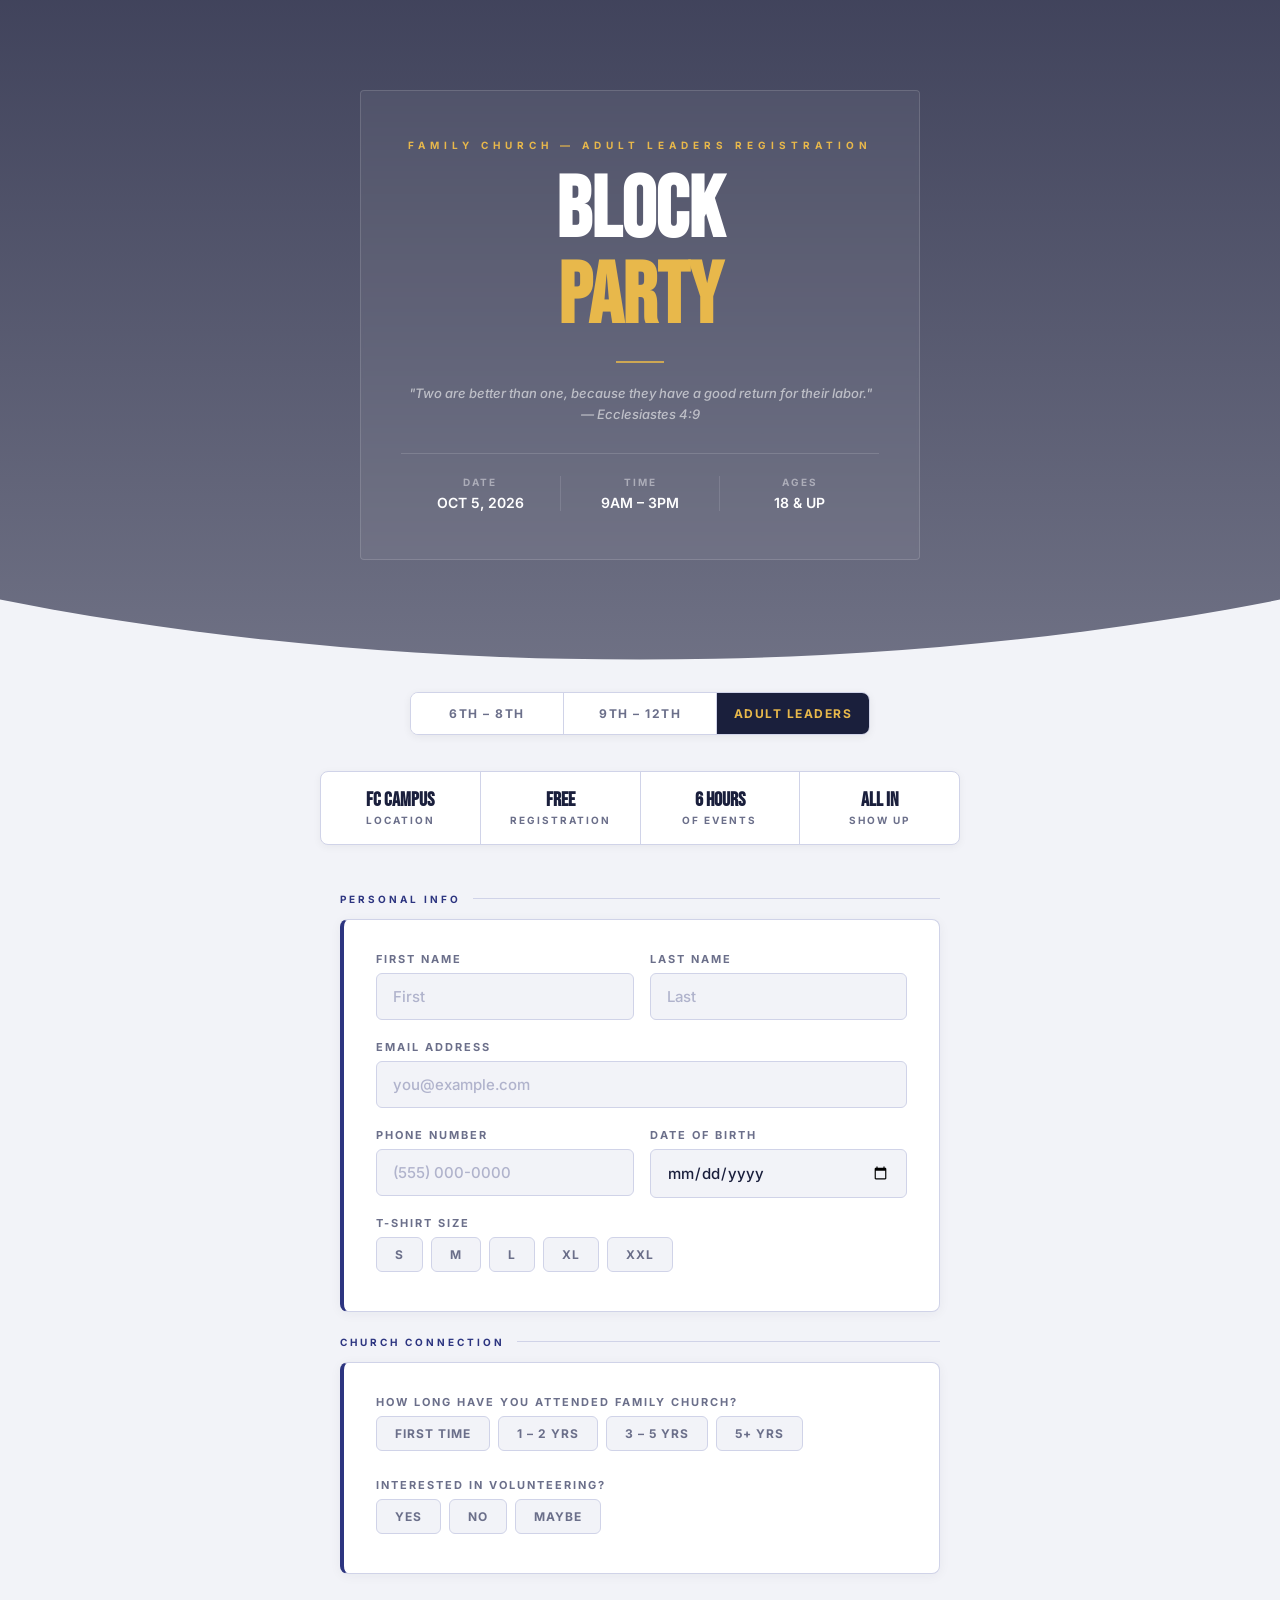
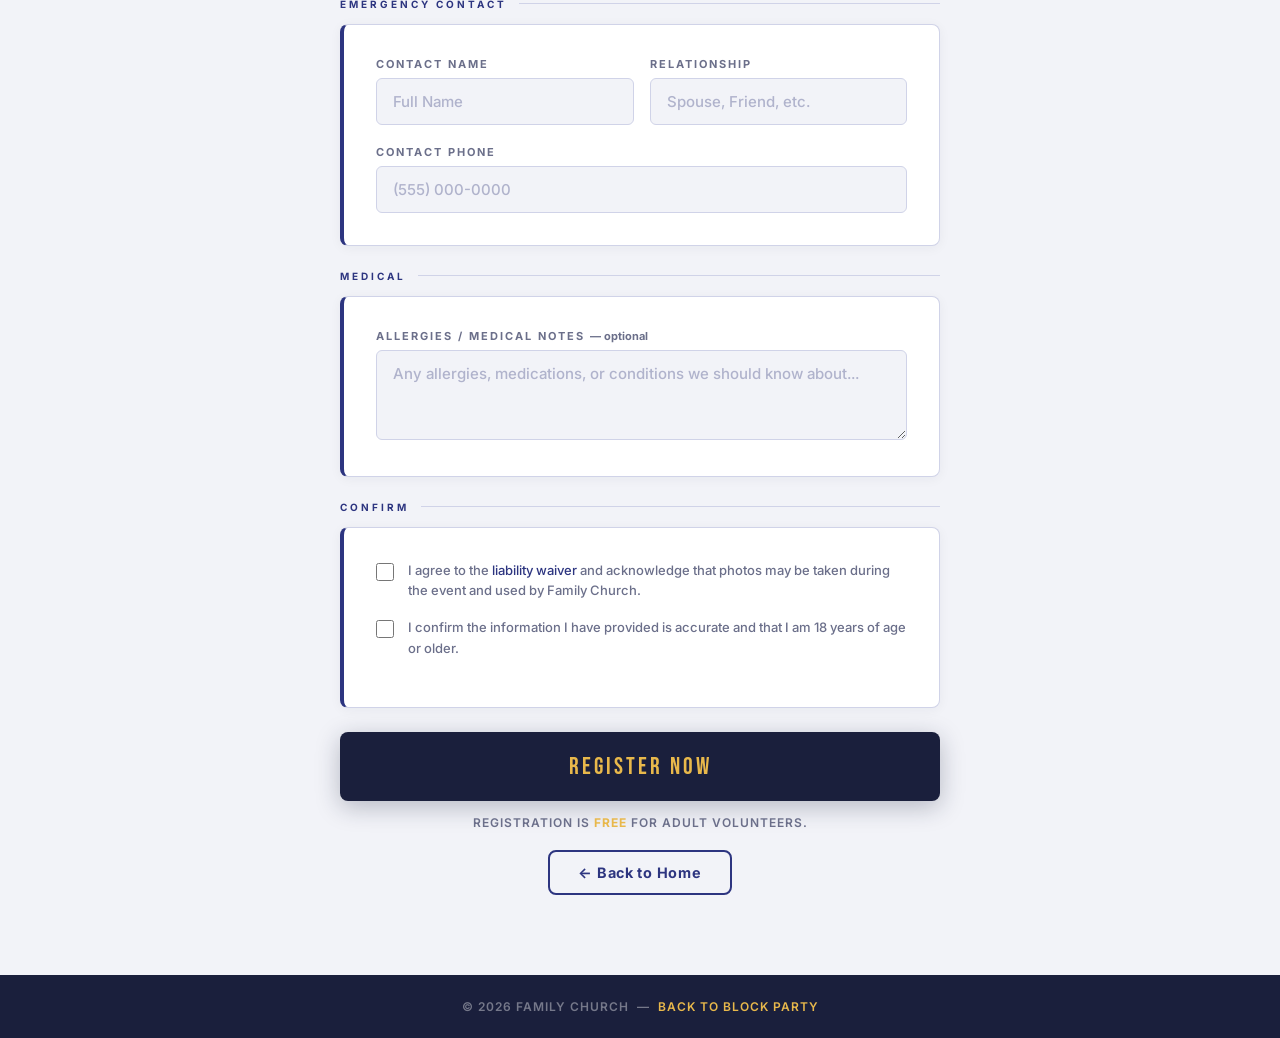
==== adultregistration.html @ 0c397432 "Color Scheme Change Adult Volunteer" ====
<!DOCTYPE html>
<html lang="en">
<head>
  <meta charset="UTF-8">
  <meta name="viewport" content="width=device-width, initial-scale=1.0">
  <title>Block Party 2026 — Adult Leaders Registration</title>
  <link href="https://fonts.googleapis.com/css2?family=Bebas+Neue&family=Inter:wght@400;500;600;700&display=swap" rel="stylesheet">
  <style>
    *, *::before, *::after { box-sizing: border-box; margin: 0; padding: 0; }

    :root {
      --deep:   #1a1f3c;
      --forest: #2d3580;
      --gold:   #e8b84b;
      --gold-lt:#fdf8ed;
      --bg:     #f2f3f8;
      --white:  #ffffff;
      --border: #d0d3e8;
      --text:   #1a1f3c;
      --muted:  #6b6f8a;
    }

    body {
      font-family: 'Inter', sans-serif;
      background: var(--bg);
      color: var(--text);
      min-height: 100vh;
      overflow-x: hidden;
    }

    /* ── Hero ── */
    .hero {
      position: relative;
      background: url('IMG_9448.jpg') center 40% / cover no-repeat;
      padding: 90px 20px 100px;
      text-align: center;
      clip-path: ellipse(120% 100% at 50% 0%);
      overflow: hidden;
    }

    .hero::before {
      content: '';
      position: absolute;
      inset: 0;
      background: linear-gradient(to bottom, rgba(15,18,48,0.78) 0%, rgba(15,18,48,0.58) 100%);
      z-index: 0;
    }

    .hero-content {
      position: relative;
      z-index: 1;
      max-width: 560px;
      margin: 0 auto;
      background: rgba(255,255,255,0.06);
      border: 1px solid rgba(255,255,255,0.14);
      border-radius: 4px;
      padding: 48px 40px;
      backdrop-filter: blur(2px);
    }

    .hero-eyebrow {
      font-size: 10px;
      font-weight: 700;
      letter-spacing: 5px;
      text-transform: uppercase;
      color: var(--gold);
      margin-bottom: 18px;
    }

    .hero h1 {
      font-family: 'Bebas Neue', cursive;
      font-size: clamp(48px, 9vw, 86px);
      font-weight: 900;
      line-height: 1;
      color: #ffffff;
      margin-bottom: 6px;
    }

    .hero h1 em {
      font-style: normal;
      display: block;
      color: var(--gold);
    }

    .hero-rule {
      width: 48px;
      height: 2px;
      background: var(--gold);
      margin: 20px auto;
      opacity: 0.8;
    }

    .hero-verse {
      font-size: 13px;
      font-style: italic;
      color: rgba(255,255,255,0.58);
      font-weight: 500;
      line-height: 1.6;
      margin-bottom: 28px;
    }

    .hero-meta {
      display: flex;
      gap: 0;
      justify-content: center;
      border-top: 1px solid rgba(255,255,255,0.14);
      padding-top: 22px;
    }

    .hero-meta div {
      flex: 1;
      font-size: 10px;
      font-weight: 700;
      letter-spacing: 2px;
      text-transform: uppercase;
      color: rgba(255,255,255,0.44);
      border-right: 1px solid rgba(255,255,255,0.12);
      padding: 0 12px;
    }

    .hero-meta div:last-child { border-right: none; }

    .hero-meta div span {
      display: block;
      font-size: 14px;
      font-weight: 600;
      color: #fff;
      margin-top: 6px;
      letter-spacing: 0;
    }

    /* ── Switcher ── */
    .switcher {
      display: flex;
      justify-content: center;
      margin: 32px auto 0;
      max-width: 460px;
      background: var(--white);
      border: 1px solid var(--border);
      border-radius: 8px;
      overflow: hidden;
      box-shadow: 0 2px 8px rgba(0,0,0,0.06);
    }

    .switcher a, .switcher span {
      flex: 1;
      text-align: center;
      padding: 13px 0;
      font-family: 'Inter', sans-serif;
      font-size: 12px;
      font-weight: 700;
      letter-spacing: 1.5px;
      text-transform: uppercase;
      text-decoration: none;
      border-right: 1px solid var(--border);
    }

    .switcher a:last-child, .switcher span:last-child { border-right: none; }

    .switcher a {
      background: var(--white);
      color: var(--muted);
      transition: background 0.15s, color 0.15s;
    }

    .switcher a:hover { background: var(--bg); color: var(--deep); }

    .switcher .active-tab {
      background: var(--deep);
      color: var(--gold);
    }

    /* ── Info bar ── */
    .info-bar {
      display: flex;
      justify-content: center;
      gap: 0;
      max-width: 640px;
      margin: 36px auto 0;
      border: 1px solid var(--border);
      border-radius: 8px;
      overflow: hidden;
      background: var(--white);
      box-shadow: 0 2px 8px rgba(0,0,0,0.05);
    }

    .info-item {
      flex: 1;
      padding: 18px 16px;
      text-align: center;
      border-right: 1px solid var(--border);
    }

    .info-item:last-child { border-right: none; }

    .info-icon {
      font-size: 20px;
      margin-bottom: 6px;
      display: block;
    }

    .info-val {
      font-family: 'Bebas Neue', cursive;
      font-size: 20px;
      font-weight: 700;
      color: var(--deep);
      display: block;
      line-height: 1;
    }

    .info-lbl {
      font-size: 10px;
      font-weight: 700;
      letter-spacing: 2px;
      text-transform: uppercase;
      color: var(--muted);
      margin-top: 4px;
      display: block;
    }

    /* ── Form ── */
    .form-wrap {
      max-width: 640px;
      margin: 0 auto;
      padding: 48px 20px 80px;
    }

    .section-label {
      font-size: 10px;
      font-weight: 700;
      letter-spacing: 3px;
      text-transform: uppercase;
      color: var(--forest);
      margin-bottom: 14px;
      display: flex;
      align-items: center;
      gap: 12px;
    }

    .section-label::after {
      content: '';
      flex: 1;
      height: 1px;
      background: var(--border);
    }

    .form-card {
      background: var(--white);
      border: 1px solid var(--border);
      border-left: 4px solid var(--forest);
      border-radius: 8px;
      padding: 32px;
      margin-bottom: 24px;
      box-shadow: 0 2px 12px rgba(26,31,60,0.05);
    }

    .field { margin-bottom: 20px; }
    .field:last-child { margin-bottom: 0; }

    .field label {
      display: block;
      font-size: 11px;
      font-weight: 700;
      letter-spacing: 2px;
      text-transform: uppercase;
      color: var(--muted);
      margin-bottom: 7px;
    }

    .field input,
    .field select,
    .field textarea {
      width: 100%;
      padding: 13px 16px;
      background: var(--bg);
      border: 1.5px solid var(--border);
      border-radius: 6px;
      font-family: 'Inter', sans-serif;
      font-size: 15px;
      font-weight: 500;
      color: var(--text);
      outline: none;
      transition: border-color 0.2s, box-shadow 0.2s, background 0.2s;
      appearance: none;
    }

    .field input::placeholder,
    .field textarea::placeholder { color: #b0b3cc; }

    .field input:focus,
    .field select:focus,
    .field textarea:focus {
      border-color: var(--forest);
      background: var(--white);
      box-shadow: 0 0 0 3px rgba(45,53,128,0.10);
    }

    .field select option { background: #fff; color: var(--text); }
    .field textarea { resize: vertical; min-height: 90px; }

    .field-row {
      display: grid;
      grid-template-columns: 1fr 1fr;
      gap: 16px;
    }

    /* Toggle buttons */
    .toggle-group {
      display: flex;
      gap: 8px;
      flex-wrap: wrap;
    }

    .toggle-group input[type="radio"] { display: none; }

    .toggle-btn {
      display: block;
      padding: 9px 18px;
      border: 1.5px solid var(--border);
      border-radius: 6px;
      font-size: 12px;
      font-weight: 700;
      letter-spacing: 1px;
      text-transform: uppercase;
      color: var(--muted);
      background: var(--bg);
      cursor: pointer;
      transition: all 0.15s ease;
    }

    .toggle-group label:hover .toggle-btn {
      border-color: var(--forest);
      color: var(--forest);
      background: #eceef8;
    }

    .toggle-group input[type="radio"]:checked + .toggle-btn {
      background: var(--deep);
      border-color: var(--deep);
      color: #fff;
      box-shadow: 0 2px 8px rgba(26,31,60,0.25);
    }

    /* Checkbox */
    .check-field {
      display: flex;
      align-items: flex-start;
      gap: 14px;
      margin-bottom: 16px;
    }

    .check-field input[type="checkbox"] {
      width: 18px;
      height: 18px;
      min-width: 18px;
      accent-color: var(--forest);
      cursor: pointer;
      margin-top: 3px;
    }

    .check-field span {
      font-size: 13px;
      font-weight: 500;
      color: var(--muted);
      line-height: 1.6;
    }

    .check-field span a { color: var(--forest); text-decoration: none; }
    .check-field span a:hover { text-decoration: underline; }

    /* Submit */
    .submit-btn {
      width: 100%;
      padding: 20px;
      background: var(--deep);
      color: var(--gold);
      border: none;
      border-radius: 8px;
      font-family: 'Bebas Neue', cursive;
      font-size: 24px;
      letter-spacing: 3px;
      cursor: pointer;
      box-shadow: 0 6px 24px rgba(26,31,60,0.28);
      transition: background 0.2s, box-shadow 0.2s, transform 0.1s;
    }

    .submit-btn:hover {
      background: var(--forest);
      box-shadow: 0 8px 32px rgba(26,31,60,0.36);
      transform: translateY(-2px);
    }

    .submit-btn:active { transform: scale(0.99); }

    .price-note {
      text-align: center;
      margin-top: 14px;
      font-size: 12px;
      font-weight: 600;
      letter-spacing: 1px;
      text-transform: uppercase;
      color: var(--muted);
    }

    .price-note strong { color: var(--gold); }

    /* ── Footer ── */
    footer {
      background: var(--deep);
      padding: 24px 20px;
      text-align: center;
      font-size: 12px;
      font-weight: 600;
      letter-spacing: 1px;
      text-transform: uppercase;
      color: rgba(255,255,255,0.4);
    }

    footer a { color: var(--gold); text-decoration: none; }
    footer a:hover { text-decoration: underline; }

    @media (max-width: 560px) {
      .hero-content { padding: 32px 20px; }
      .field-row { grid-template-columns: 1fr; }
      .info-bar { flex-wrap: wrap; }
      .info-item { border-right: none; border-bottom: 1px solid var(--border); }
      .info-item:last-child { border-bottom: none; }
      .form-card { padding: 24px 18px; }
      .switcher { max-width: 90%; }
    }
  </style>
</head>
<body>

  <section class="hero">
    <div class="hero-content">
      <p class="hero-eyebrow">Family Church &mdash; Adult Leaders Registration</p>
      <h1>Block<em>Party</em></h1>
      <div class="hero-rule"></div>
      <p class="hero-verse">"Two are better than one, because they have a good return for their labor." &mdash; Ecclesiastes 4:9</p>
      <div class="hero-meta">
        <div>Date <span>Oct 5, 2026</span></div>
        <div>Time <span>9am – 3pm</span></div>
        <div>Ages <span>18 &amp; Up</span></div>
      </div>
    </div>
  </section>

  <!-- Age switcher -->
  <div class="switcher">
    <a href="register_middle.html">6th – 8th</a>
    <a href="registerHigh.html">9th – 12th</a>
    <span class="active-tab">Adult Leaders</span>
  </div>

  <!-- Info bar -->
  <div class="info-bar">
    <div class="info-item">
      <span class="info-val">FC Campus</span>
      <span class="info-lbl">Location</span>
    </div>
    <div class="info-item">
      <span class="info-val">Free</span>
      <span class="info-lbl">Registration</span>
    </div>
    <div class="info-item">
      <span class="info-val">6 Hours</span>
      <span class="info-lbl">Of Events</span>
    </div>
    <div class="info-item">
      <span class="info-val">All In</span>
      <span class="info-lbl">Show Up</span>
    </div>
  </div>

  <div class="form-wrap">

    <p class="section-label">Personal Info</p>
    <div class="form-card">
      <div class="field-row">
        <div class="field">
          <label>First Name</label>
          <input type="text" placeholder="First">
        </div>
        <div class="field">
          <label>Last Name</label>
          <input type="text" placeholder="Last">
        </div>
      </div>
      <div class="field">
        <label>Email Address</label>
        <input type="email" placeholder="you@example.com">
      </div>
      <div class="field-row">
        <div class="field">
          <label>Phone Number</label>
          <input type="tel" placeholder="(555) 000-0000">
        </div>
        <div class="field">
          <label>Date of Birth</label>
          <input type="date">
        </div>
      </div>
      <div class="field">
        <label>T-Shirt Size</label>
        <div class="toggle-group">
          <label><input type="radio" name="shirt" value="S">  <span class="toggle-btn">S</span></label>
          <label><input type="radio" name="shirt" value="M">  <span class="toggle-btn">M</span></label>
          <label><input type="radio" name="shirt" value="L">  <span class="toggle-btn">L</span></label>
          <label><input type="radio" name="shirt" value="XL"> <span class="toggle-btn">XL</span></label>
          <label><input type="radio" name="shirt" value="XXL"><span class="toggle-btn">XXL</span></label>
        </div>
      </div>
    </div>

    <p class="section-label">Church Connection</p>
    <div class="form-card">
      <div class="field">
        <label>How long have you attended Family Church?</label>
        <div class="toggle-group">
          <label><input type="radio" name="tenure" value="new">   <span class="toggle-btn">First Time</span></label>
          <label><input type="radio" name="tenure" value="1yr">   <span class="toggle-btn">1 – 2 yrs</span></label>
          <label><input type="radio" name="tenure" value="3yr">   <span class="toggle-btn">3 – 5 yrs</span></label>
          <label><input type="radio" name="tenure" value="long">  <span class="toggle-btn">5+ yrs</span></label>
        </div>
      </div>
      <div class="field">
        <label>Interested in Volunteering?</label>
        <div class="toggle-group">
          <label><input type="radio" name="volunteer" value="yes">  <span class="toggle-btn">Yes</span></label>
          <label><input type="radio" name="volunteer" value="no">   <span class="toggle-btn">No</span></label>
          <label><input type="radio" name="volunteer" value="maybe"><span class="toggle-btn">Maybe</span></label>
        </div>
      </div>
    </div>

    <p class="section-label">Emergency Contact</p>
    <div class="form-card">
      <div class="field-row">
        <div class="field">
          <label>Contact Name</label>
          <input type="text" placeholder="Full Name">
        </div>
        <div class="field">
          <label>Relationship</label>
          <input type="text" placeholder="Spouse, Friend, etc.">
        </div>
      </div>
      <div class="field">
        <label>Contact Phone</label>
        <input type="tel" placeholder="(555) 000-0000">
      </div>
    </div>

    <p class="section-label">Medical</p>
    <div class="form-card">
      <div class="field">
        <label>Allergies / Medical Notes <span style="letter-spacing:0;text-transform:none;font-size:11px">&mdash; optional</span></label>
        <textarea placeholder="Any allergies, medications, or conditions we should know about..."></textarea>
      </div>
    </div>

    <p class="section-label">Confirm</p>
    <div class="form-card">
      <div class="check-field">
        <input type="checkbox" id="waiver">
        <span>I agree to the <a href="#">liability waiver</a> and acknowledge that photos may be taken during the event and used by Family Church.</span>
      </div>
      <div class="check-field">
        <input type="checkbox" id="terms">
        <span>I confirm the information I have provided is accurate and that I am 18 years of age or older.</span>
      </div>
    </div>

    <button class="submit-btn">Register Now</button>
    <p class="price-note">Registration is <strong>free</strong> for adult volunteers.</p>
    <div style="text-align:center;margin-top:20px;">
      <a href="Index.html" style="display:inline-block;padding:12px 28px;border:2px solid var(--forest);border-radius:8px;color:var(--forest);text-decoration:none;font-size:0.9rem;font-weight:700;letter-spacing:0.05em;transition:background 0.2s,color 0.2s;" onmouseover="this.style.background='var(--forest)';this.style.color='#fff'" onmouseout="this.style.background='transparent';this.style.color='var(--forest)'">&#8592; Back to Home</a>
    </div>

  </div>

  <footer>
    &copy; 2026 Family Church &nbsp;&mdash;&nbsp;
    <a href="Index.html">Back to Block Party</a>
  </footer>

</body>
</html>
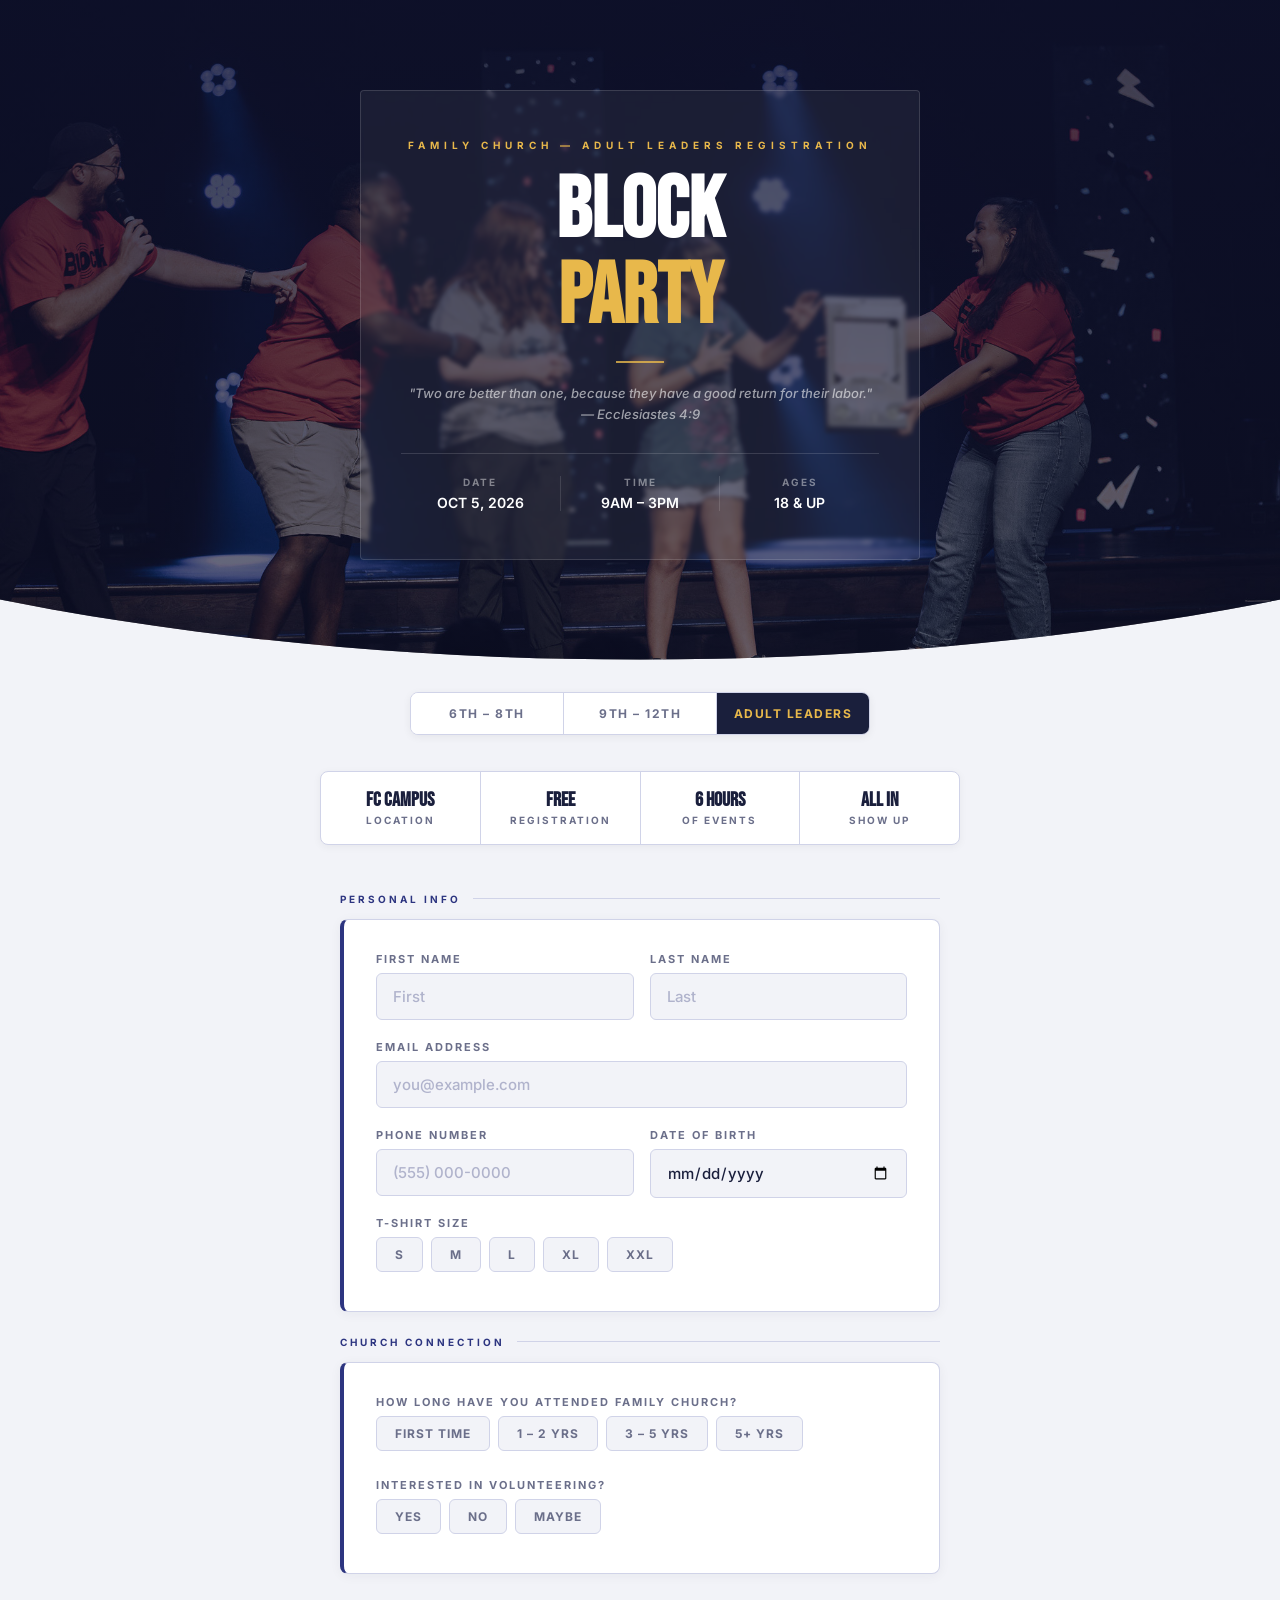
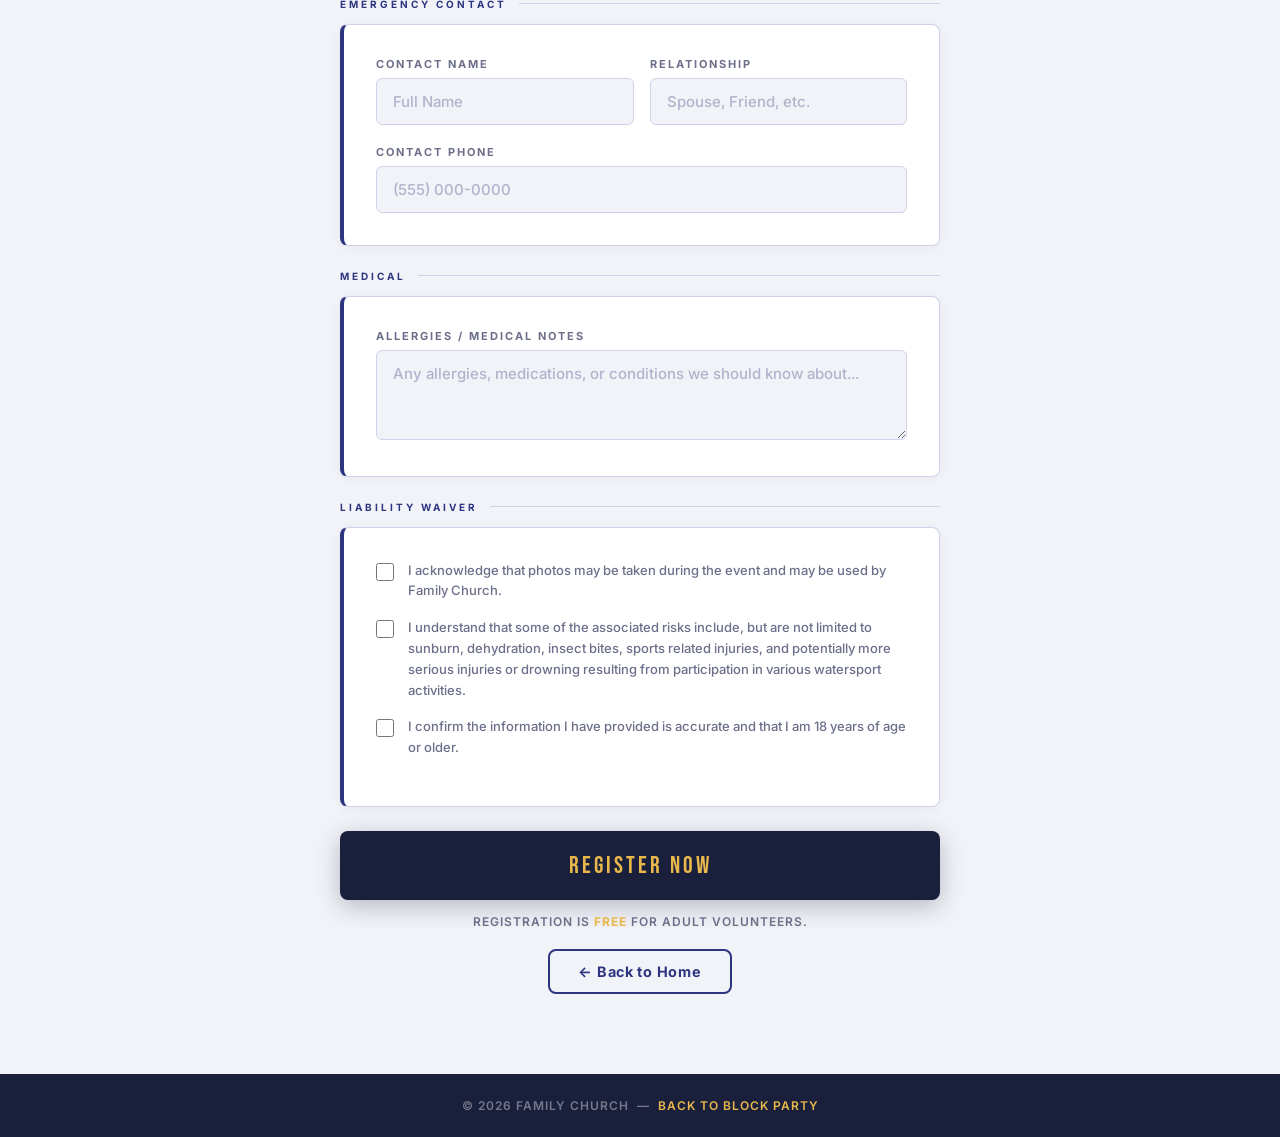
==== commit c9bac65f: "Full complete Registration Pages" ====
--- a/adultregistration.html
+++ b/adultregistration.html
@@ -31,7 +31,7 @@
     /* ── Hero ── */
     .hero {
       position: relative;
-      background: url('IMG_9448.jpg') center 40% / cover no-repeat;
+      background: url('Volunteers.jpg') center 40% / cover no-repeat;
       padding: 90px 20px 100px;
       text-align: center;
       clip-path: ellipse(120% 100% at 50% 0%);
@@ -480,25 +480,25 @@
       <div class="field-row">
         <div class="field">
           <label>First Name</label>
-          <input type="text" placeholder="First">
+          <input type="text" id="first-name" placeholder="First">
         </div>
         <div class="field">
           <label>Last Name</label>
-          <input type="text" placeholder="Last">
+          <input type="text" id="last-name" placeholder="Last">
         </div>
       </div>
       <div class="field">
         <label>Email Address</label>
-        <input type="email" placeholder="you@example.com">
+        <input type="email" id="email" placeholder="you@example.com">
       </div>
       <div class="field-row">
         <div class="field">
           <label>Phone Number</label>
-          <input type="tel" placeholder="(555) 000-0000">
+          <input type="tel" id="phone" placeholder="(555) 000-0000">
         </div>
         <div class="field">
           <label>Date of Birth</label>
-          <input type="date">
+          <input type="date" id="dob">
         </div>
       </div>
       <div class="field">
@@ -539,32 +539,36 @@
       <div class="field-row">
         <div class="field">
           <label>Contact Name</label>
-          <input type="text" placeholder="Full Name">
+          <input type="text" id="contact-name" placeholder="Full Name">
         </div>
         <div class="field">
           <label>Relationship</label>
-          <input type="text" placeholder="Spouse, Friend, etc.">
+          <input type="text" id="relationship" placeholder="Spouse, Friend, etc.">
         </div>
       </div>
       <div class="field">
         <label>Contact Phone</label>
-        <input type="tel" placeholder="(555) 000-0000">
+        <input type="tel" id="contact-phone" placeholder="(555) 000-0000">
       </div>
     </div>
 
     <p class="section-label">Medical</p>
     <div class="form-card">
       <div class="field">
-        <label>Allergies / Medical Notes <span style="letter-spacing:0;text-transform:none;font-size:11px">&mdash; optional</span></label>
-        <textarea placeholder="Any allergies, medications, or conditions we should know about..."></textarea>
-      </div>
-    </div>
-
-    <p class="section-label">Confirm</p>
+        <label>Allergies / Medical Notes</label>
+        <textarea id="allergies" placeholder="Any allergies, medications, or conditions we should know about..."></textarea>
+      </div>
+    </div>
+
+    <p class="section-label">Liability Waiver</p>
     <div class="form-card">
       <div class="check-field">
         <input type="checkbox" id="waiver">
-        <span>I agree to the <a href="#">liability waiver</a> and acknowledge that photos may be taken during the event and used by Family Church.</span>
+        <span>I acknowledge that photos may be taken during the event and may be used by Family Church.</span>
+      </div>
+      <div class="check-field">
+        <input type="checkbox" id="waiver2">
+        <span>I understand that some of the associated risks include, but are not limited to sunburn, dehydration, insect bites, sports related injuries, and potentially more serious injuries or drowning resulting from participation in various watersport activities.</span>
       </div>
       <div class="check-field">
         <input type="checkbox" id="terms">
@@ -572,8 +576,9 @@
       </div>
     </div>
 
-    <button class="submit-btn">Register Now</button>
+    <button class="submit-btn" onclick="submitForm(event)">Register Now</button>
     <p class="price-note">Registration is <strong>free</strong> for adult volunteers.</p>
+    <p id="agree-error" style="display:none;color:#e23c49;text-align:center;font-size:0.95rem;margin-top:8px;">Please check both boxes before submitting.</p>
     <div style="text-align:center;margin-top:20px;">
       <a href="Index.html" style="display:inline-block;padding:12px 28px;border:2px solid var(--forest);border-radius:8px;color:var(--forest);text-decoration:none;font-size:0.9rem;font-weight:700;letter-spacing:0.05em;transition:background 0.2s,color 0.2s;" onmouseover="this.style.background='var(--forest)';this.style.color='#fff'" onmouseout="this.style.background='transparent';this.style.color='var(--forest)'">&#8592; Back to Home</a>
     </div>
@@ -585,5 +590,50 @@
     <a href="Index.html">Back to Block Party</a>
   </footer>
 
+  <script>
+    function submitForm(e) {
+      const required = ['first-name','last-name','dob','email','phone','contact-name','relationship','contact-phone','allergies'];
+      const waiver  = document.getElementById('waiver');
+      const waiver2 = document.getElementById('waiver2');
+      const terms   = document.getElementById('terms');
+      const err     = document.getElementById('agree-error');
+
+      let valid = true;
+
+      required.forEach(id => {
+        const el = document.getElementById(id);
+        if (!el.value.trim()) {
+          el.style.border = '1.5px solid #e23c49';
+          valid = false;
+        } else {
+          el.style.border = '';
+        }
+      });
+
+      // Validate shirt size radio group
+      const shirtChecked = document.querySelector('input[name="shirt"]:checked');
+      const shirtBtns = document.querySelectorAll('input[name="shirt"] + .toggle-btn');
+      if (!shirtChecked) {
+        shirtBtns.forEach(btn => btn.style.outline = '2px solid #e23c49');
+        valid = false;
+      } else {
+        shirtBtns.forEach(btn => btn.style.outline = '');
+      }
+
+      if (!waiver.checked || !waiver2.checked || !terms.checked) {
+        err.style.display = 'block';
+        [waiver, waiver2, terms].forEach(cb => {
+          cb.style.outline = cb.checked ? '' : '2px solid #e23c49';
+        });
+        valid = false;
+      } else {
+        err.style.display = 'none';
+        [waiver, waiver2, terms].forEach(cb => cb.style.outline = '');
+      }
+
+      if (valid) window.location.href = 'post_registration.html';
+    }
+  </script>
+
 </body>
 </html>
